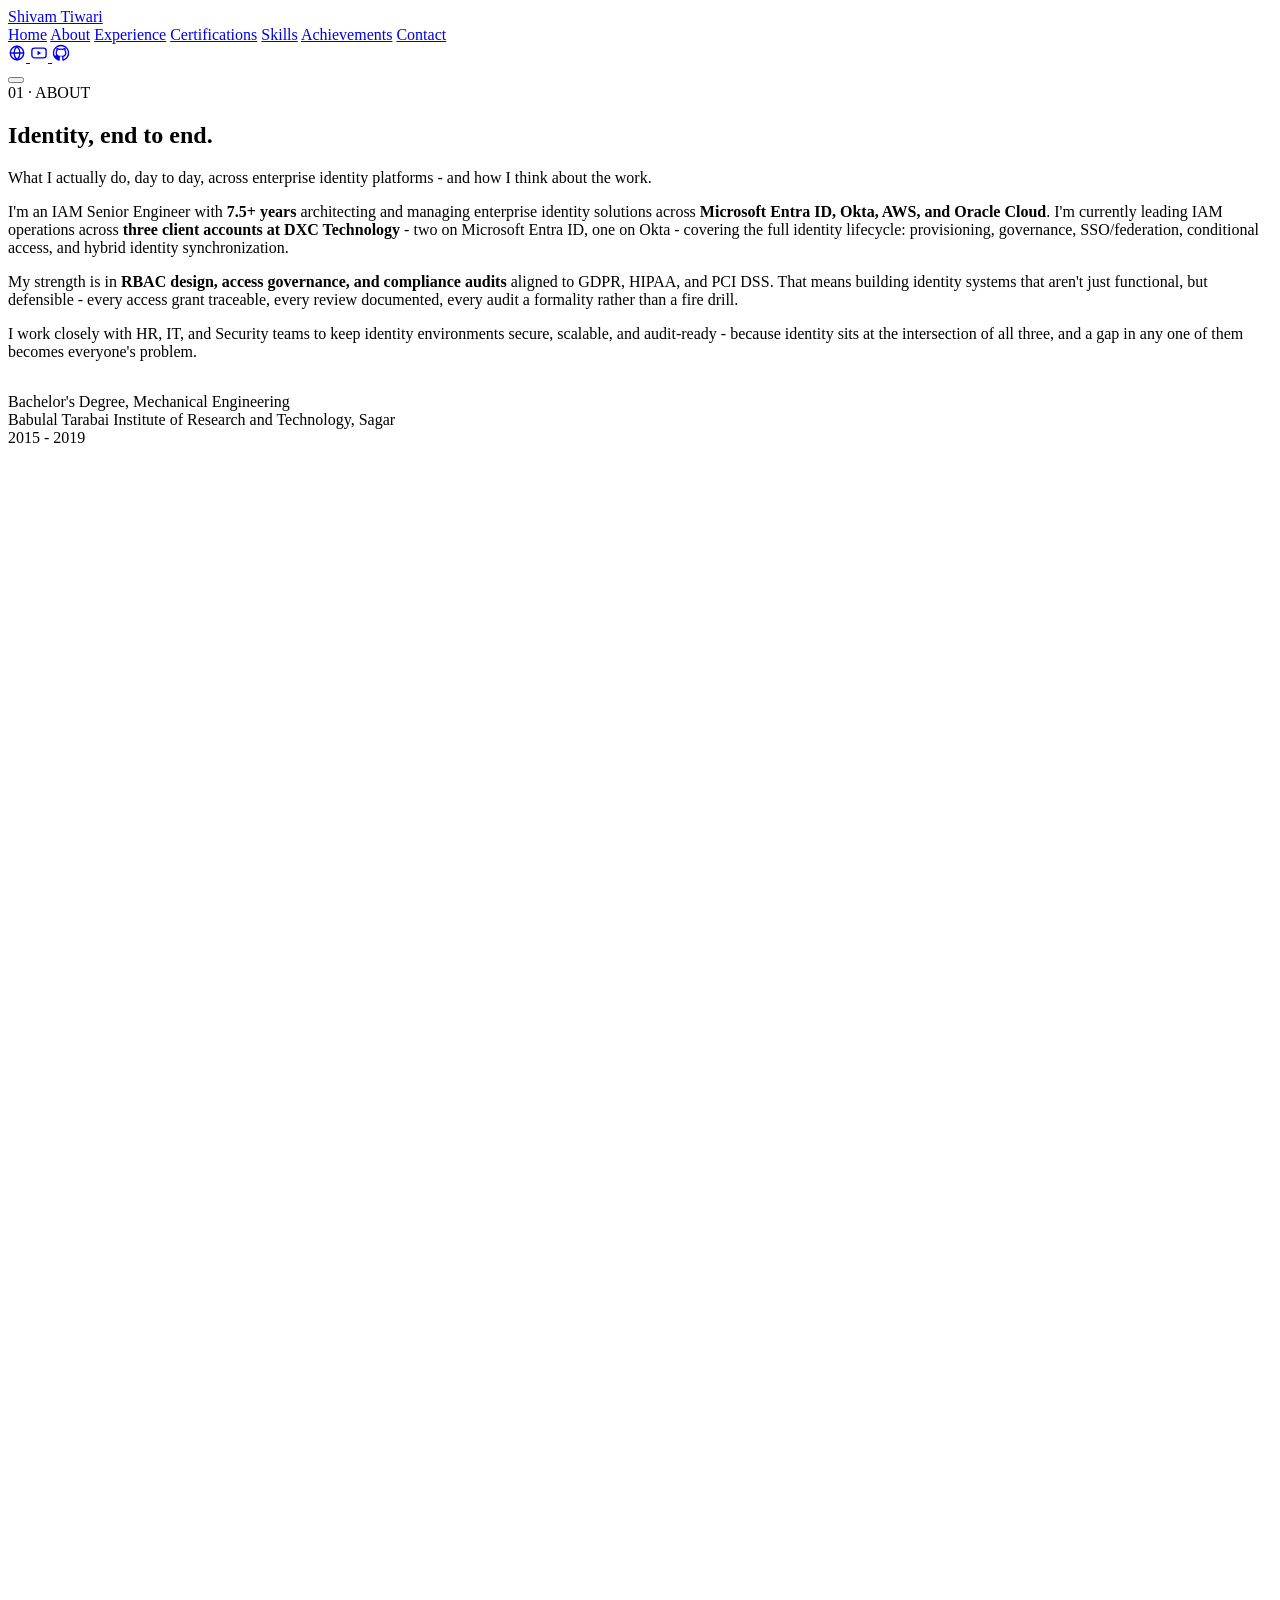
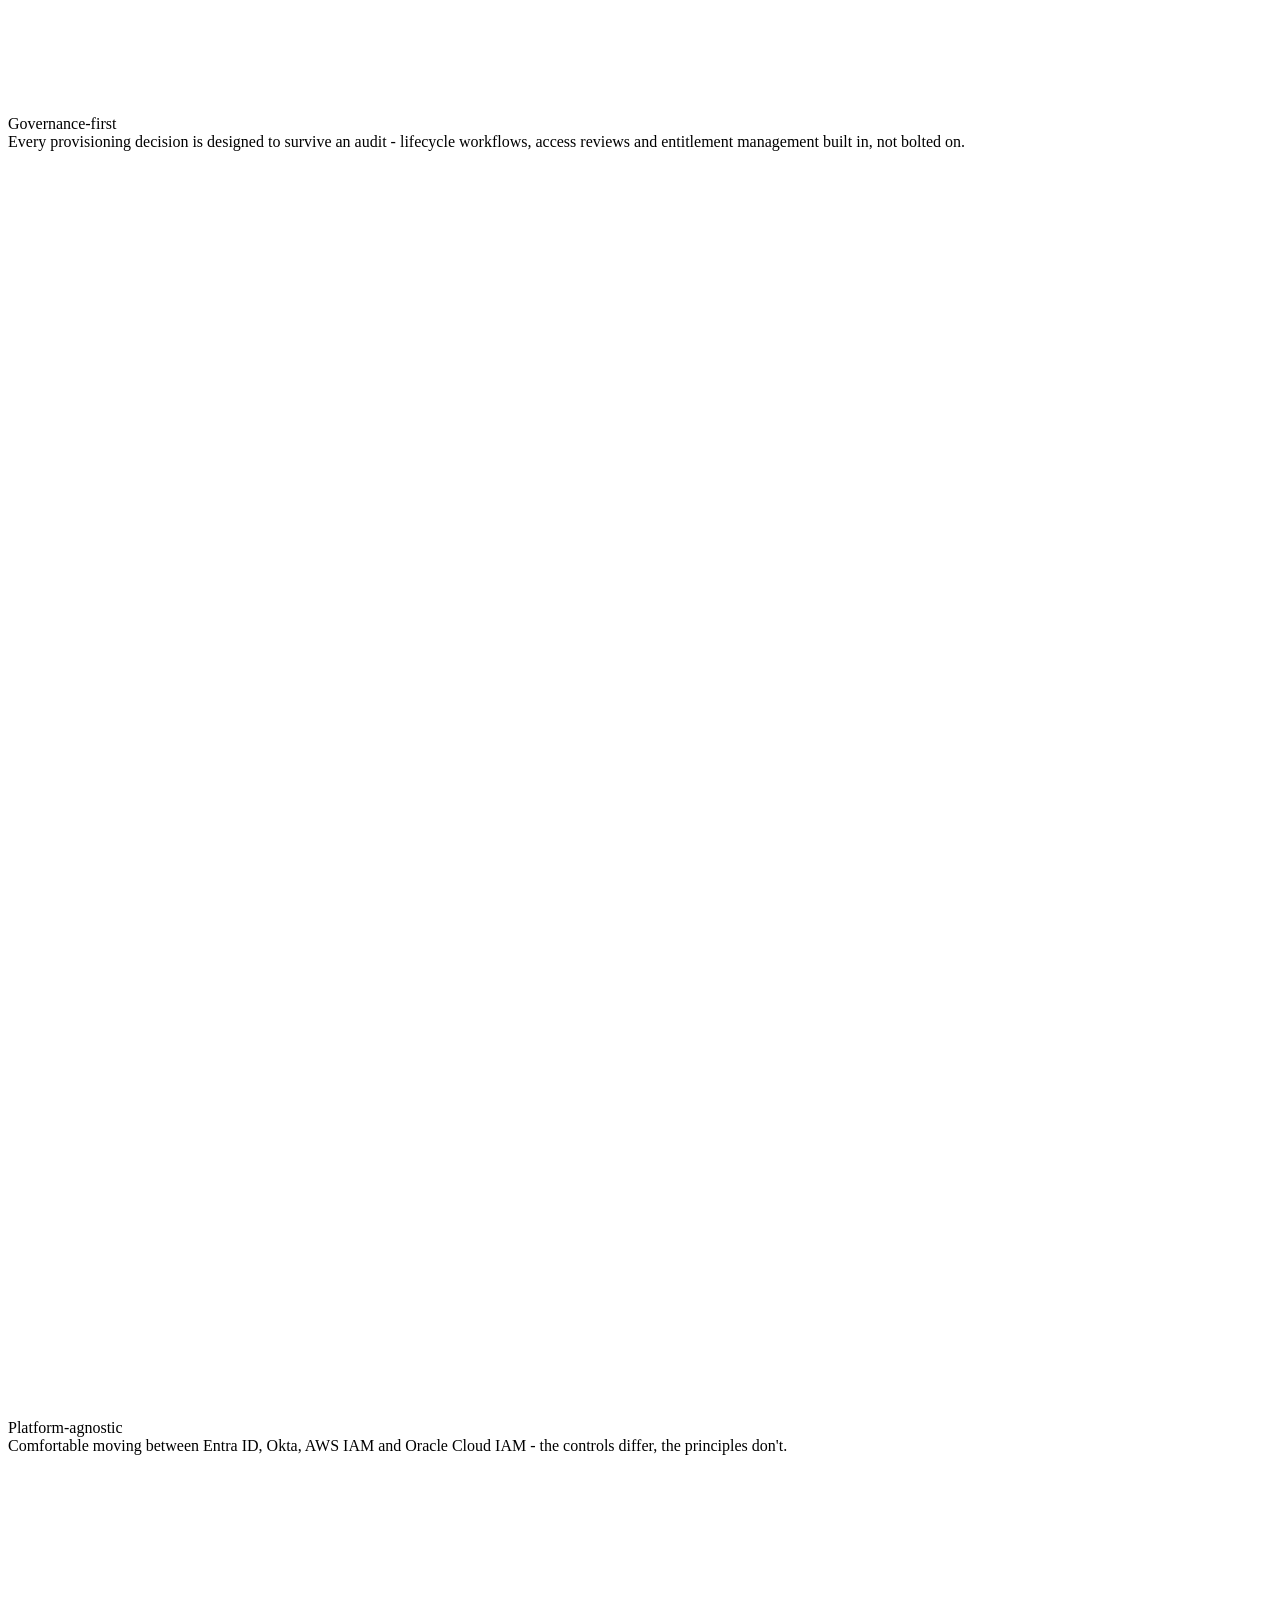
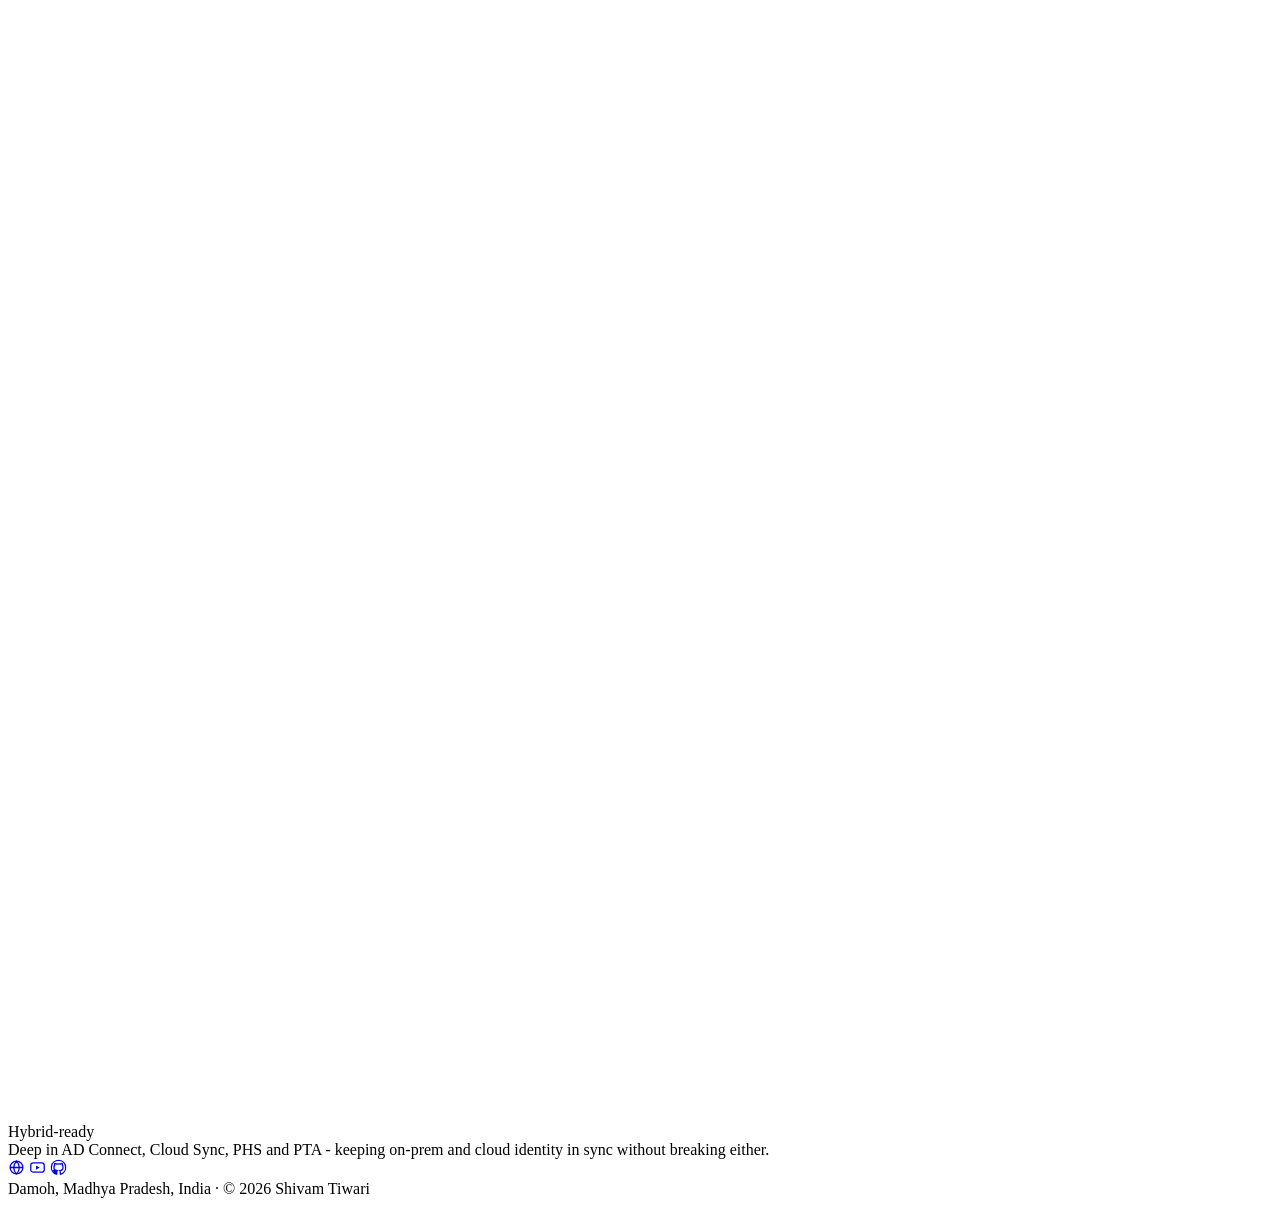
==== about.html @ 20655bf8 "Add files via upload" ====
<!DOCTYPE html>
<html lang="en">
<head>
<meta charset="UTF-8">
<meta name="viewport" content="width=device-width, initial-scale=1.0">
<title>About - Shivam Tiwari</title>
<link rel="stylesheet" href="assets/style.css">
</head>
<body>
<header>
  <nav class="wrap">
    <a href="index.html" class="brand"><span class="dot"></span>Shivam Tiwari</a>
    <div class="navlinks">
      <a href="index.html">Home</a>
      <a href="about.html">About</a>
      <a href="experience.html">Experience</a>
      <a href="certifications.html">Certifications</a>
      <a href="skills.html">Skills</a>
      <a href="achievements.html">Achievements</a>
      <a href="contact.html">Contact</a>
    </div>
    <div class="navright">
      <div class="navicons">
        <a href="https://cloudknowledge.in" target="_blank" rel="noopener" title="Website" aria-label="Website">
          <svg width="18" height="18" viewBox="0 0 24 24" fill="none" stroke="currentColor" stroke-width="1.8"><circle cx="12" cy="12" r="9"/><path d="M3 12h18M12 3c2.5 2.7 4 6 4 9s-1.5 6.3-4 9c-2.5-2.7-4-6-4-9s1.5-6.3 4-9z"/></svg>
        </a>
        <a href="https://youtube.com/@cloud-knowledge" target="_blank" rel="noopener" title="YouTube" aria-label="YouTube">
          <svg width="18" height="18" viewBox="0 0 24 24" fill="none" stroke="currentColor" stroke-width="1.8"><rect x="2.5" y="5.5" width="19" height="13" rx="3.5"/><path d="M10 9l5 3-5 3V9z" fill="currentColor" stroke="none"/></svg>
        </a>
        <a href="https://github.com/Shivi7566/" target="_blank" rel="noopener" title="GitHub" aria-label="GitHub">
          <svg width="18" height="18" viewBox="0 0 24 24" fill="none" stroke="currentColor" stroke-width="1.8"><path d="M12 2a10 10 0 00-3.16 19.5c.5.1.68-.22.68-.48v-1.7c-2.78.6-3.37-1.34-3.37-1.34-.46-1.16-1.11-1.47-1.11-1.47-.9-.62.07-.6.07-.6 1 .07 1.53 1.03 1.53 1.03.9 1.52 2.34 1.08 2.91.83.09-.65.35-1.08.63-1.33-2.22-.25-4.56-1.11-4.56-4.93 0-1.09.39-1.98 1.03-2.68-.1-.25-.45-1.27.1-2.65 0 0 .84-.27 2.75 1.02a9.6 9.6 0 015 0c1.9-1.29 2.75-1.02 2.75-1.02.55 1.38.2 2.4.1 2.65.64.7 1.03 1.59 1.03 2.68 0 3.83-2.34 4.68-4.57 4.92.36.31.68.92.68 1.85v2.75c0 .27.18.58.69.48A10 10 0 0012 2z"/></svg>
        </a>
      </div>
      <button class="menu-btn" aria-label="Toggle menu"><span></span><span></span><span></span></button>
    </div>
  </nav>
</header>
<section class="page-hero">
  <div class="wrap">
    <div class="eyebrow"><span class="line"></span>01 · ABOUT</div>
    <h1>Identity, end to end.</h1>
    <p>What I actually do, day to day, across enterprise identity platforms - and how I think about the work.</p>
  </div>
</section>

<section>
  <div class="wrap">
    <div class="about-grid">
      <div>
        <p class="about-text reveal">I'm an IAM Senior Engineer with <strong>7.5+ years</strong> architecting and managing enterprise identity solutions across <strong>Microsoft Entra ID, Okta, AWS, and Oracle Cloud</strong>. I'm currently leading IAM operations across <strong>three client accounts at DXC Technology</strong> - two on Microsoft Entra ID, one on Okta - covering the full identity lifecycle: provisioning, governance, SSO/federation, conditional access, and hybrid identity synchronization.</p>
        <p class="about-text reveal" style="margin-top:16px;">My strength is in <strong>RBAC design, access governance, and compliance audits</strong> aligned to GDPR, HIPAA, and PCI DSS. That means building identity systems that aren't just functional, but defensible - every access grant traceable, every review documented, every audit a formality rather than a fire drill.</p>
        <p class="about-text reveal" style="margin-top:16px;">I work closely with HR, IT, and Security teams to keep identity environments secure, scalable, and audit-ready - because identity sits at the intersection of all three, and a gap in any one of them becomes everyone's problem.</p>

        <div style="margin-top:32px;">
          <div class="edu-card reveal">
            <div class="deg">Bachelor's Degree, Mechanical Engineering</div>
            <div class="sch">Babulal Tarabai Institute of Research and Technology, Sagar</div>
            <div class="yr mono">2015 - 2019</div>
          </div>
        </div>
      </div>

      <div>
        <div class="pillar reveal">
          <div class="t"><svg viewBox="0 0 24 24" fill="none" stroke-width="1.8"><rect x="4" y="10" width="16" height="10" rx="2"/><path d="M8 10V7a4 4 0 018 0v3"/></svg>Governance-first</div>
          <div class="d">Every provisioning decision is designed to survive an audit - lifecycle workflows, access reviews and entitlement management built in, not bolted on.</div>
        </div>
        <div class="pillar reveal">
          <div class="t"><svg viewBox="0 0 24 24" fill="none" stroke-width="1.8"><path d="M12 3l8 4v5c0 5-3.5 8.5-8 9-4.5-.5-8-4-8-9V7l8-4z"/></svg>Platform-agnostic</div>
          <div class="d">Comfortable moving between Entra ID, Okta, AWS IAM and Oracle Cloud IAM - the controls differ, the principles don't.</div>
        </div>
        <div class="pillar reveal">
          <div class="t"><svg viewBox="0 0 24 24" fill="none" stroke-width="1.8"><circle cx="12" cy="12" r="3"/><path d="M12 1v4M12 19v4M4.2 4.2l2.9 2.9M16.9 16.9l2.9 2.9M1 12h4M19 12h4M4.2 19.8l2.9-2.9M16.9 7.1l2.9-2.9"/></svg>Hybrid-ready</div>
          <div class="d">Deep in AD Connect, Cloud Sync, PHS and PTA - keeping on-prem and cloud identity in sync without breaking either.</div>
        </div>
      </div>
    </div>
  </div>
</section>
<footer class="mini">
  <div class="wrap">
    <div class="mini-links">
      <a href="https://cloudknowledge.in" target="_blank" rel="noopener" aria-label="Website"><svg width="17" height="17" viewBox="0 0 24 24" fill="none" stroke="currentColor" stroke-width="1.8"><circle cx="12" cy="12" r="9"/><path d="M3 12h18M12 3c2.5 2.7 4 6 4 9s-1.5 6.3-4 9c-2.5-2.7-4-6-4-9s1.5-6.3 4-9z"/></svg></a>
      <a href="https://youtube.com/@cloud-knowledge" target="_blank" rel="noopener" aria-label="YouTube"><svg width="17" height="17" viewBox="0 0 24 24" fill="none" stroke="currentColor" stroke-width="1.8"><rect x="2.5" y="5.5" width="19" height="13" rx="3.5"/><path d="M10 9l5 3-5 3V9z" fill="currentColor" stroke="none"/></svg></a>
      <a href="https://github.com/Shivi7566/" target="_blank" rel="noopener" aria-label="GitHub"><svg width="17" height="17" viewBox="0 0 24 24" fill="none" stroke="currentColor" stroke-width="1.8"><path d="M12 2a10 10 0 00-3.16 19.5c.5.1.68-.22.68-.48v-1.7c-2.78.6-3.37-1.34-3.37-1.34-.46-1.16-1.11-1.47-1.11-1.47-.9-.62.07-.6.07-.6 1 .07 1.53 1.03 1.53 1.03.9 1.52 2.34 1.08 2.91.83.09-.65.35-1.08.63-1.33-2.22-.25-4.56-1.11-4.56-4.93 0-1.09.39-1.98 1.03-2.68-.1-.25-.45-1.27.1-2.65 0 0 .84-.27 2.75 1.02a9.6 9.6 0 015 0c1.9-1.29 2.75-1.02 2.75-1.02.55 1.38.2 2.4.1 2.65.64.7 1.03 1.59 1.03 2.68 0 3.83-2.34 4.68-4.57 4.92.36.31.68.92.68 1.85v2.75c0 .27.18.58.69.48A10 10 0 0012 2z"/></svg></a>
    </div>
    <div class="foot-meta">Damoh, Madhya Pradesh, India · © 2026 Shivam Tiwari</div>
  </div>
</footer>
<script src="assets/script.js"></script>
</body>
</html>
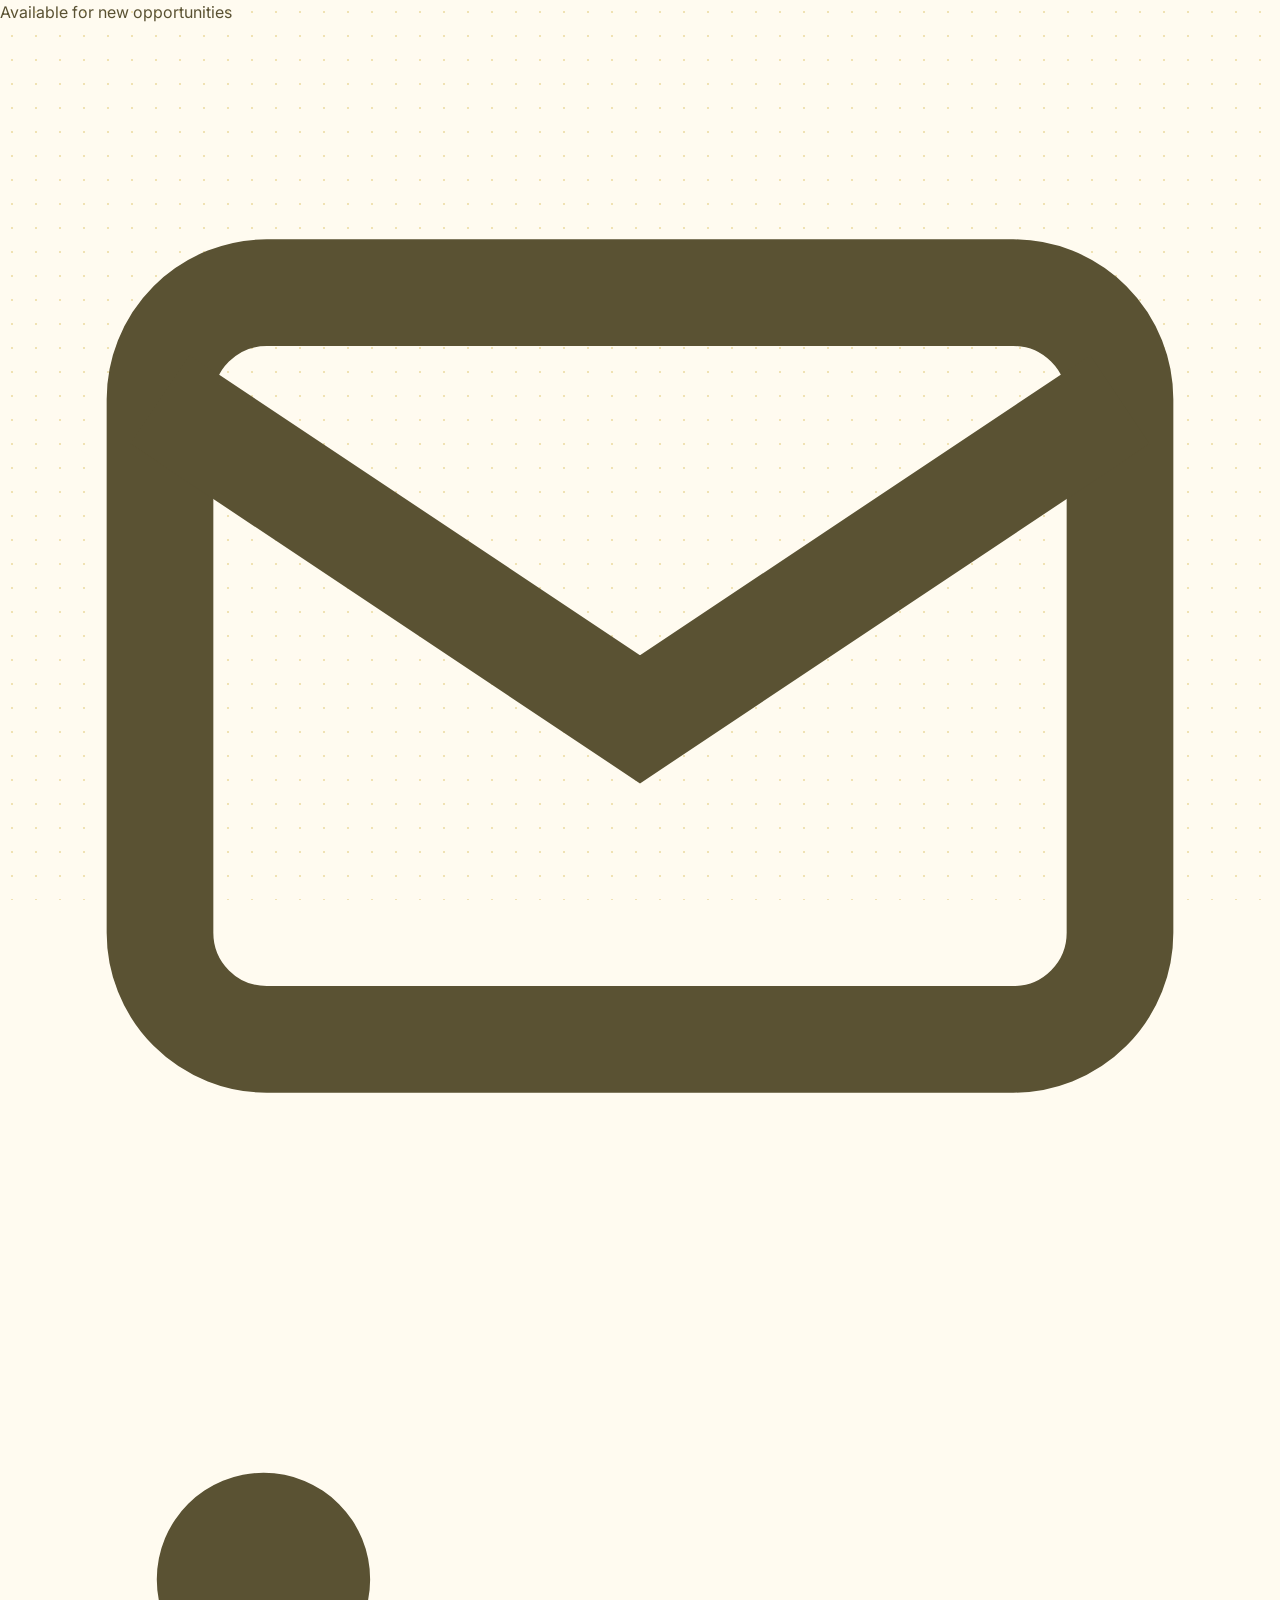
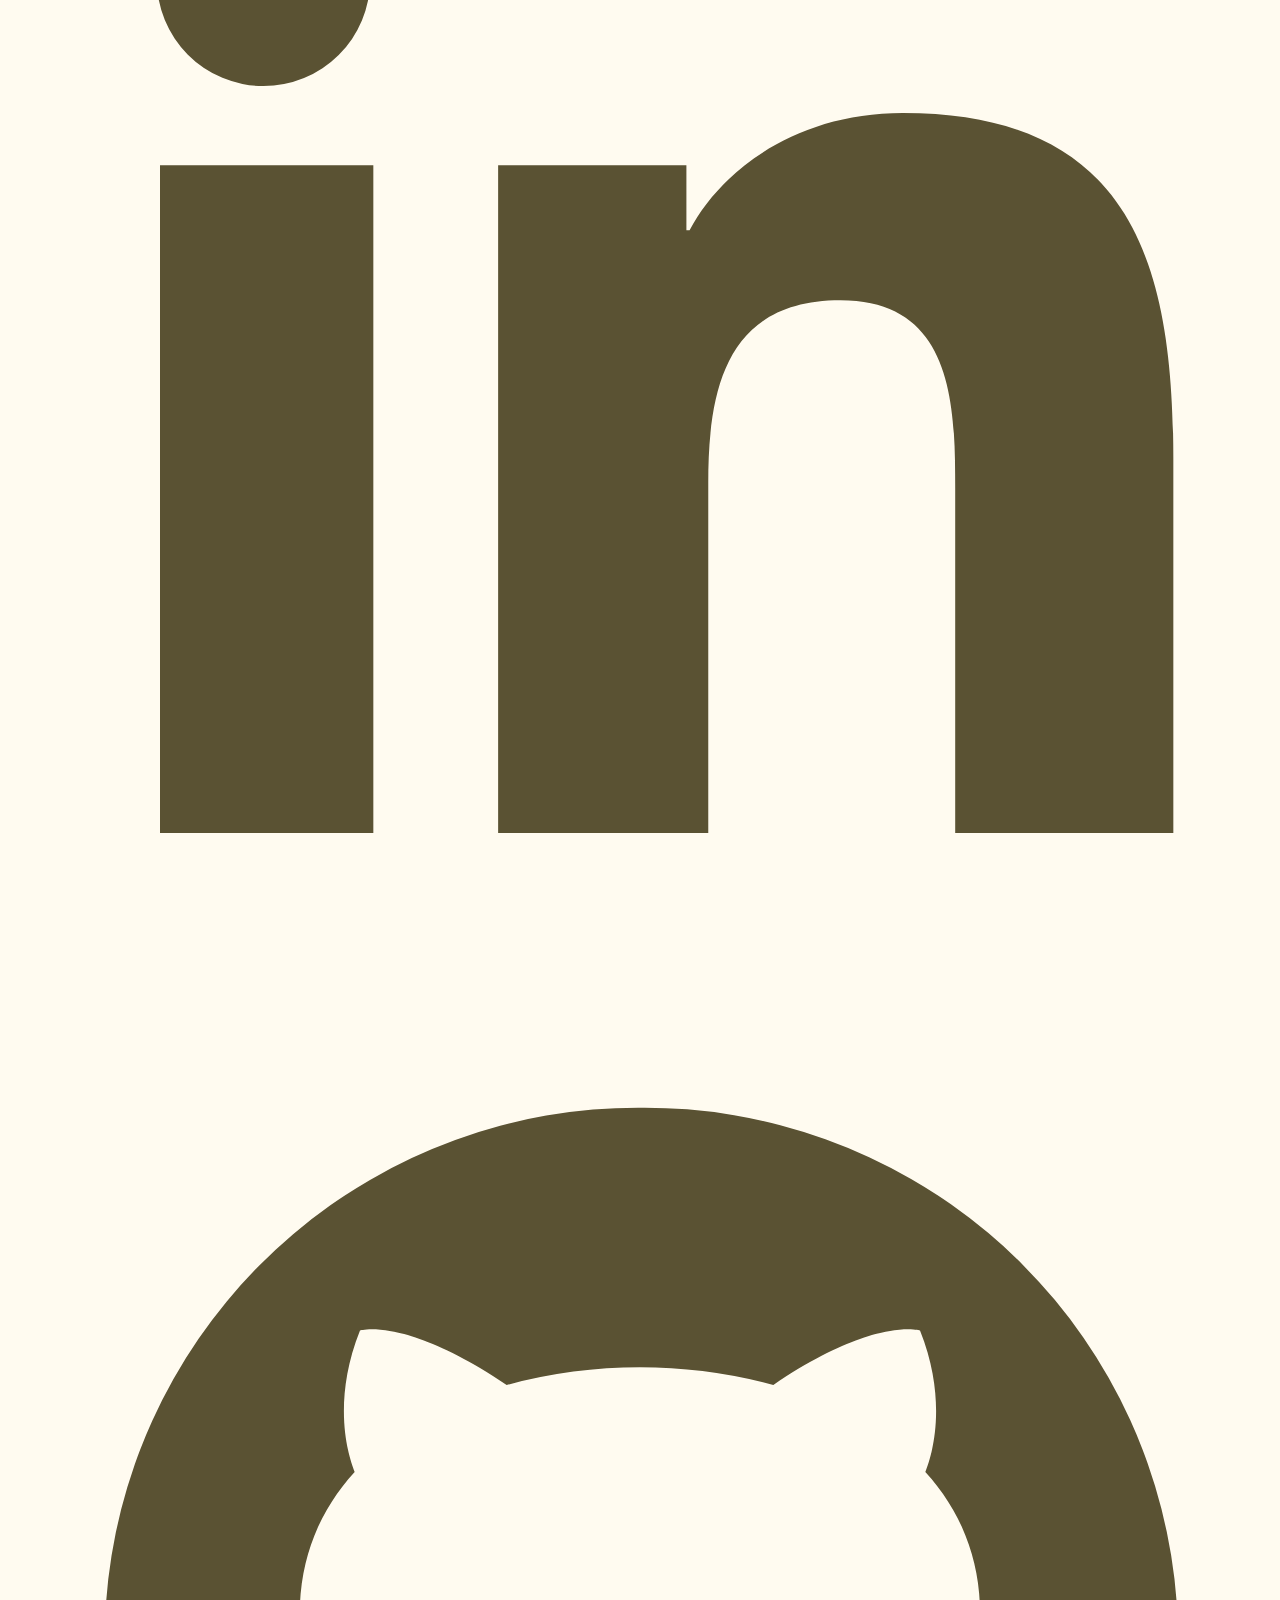
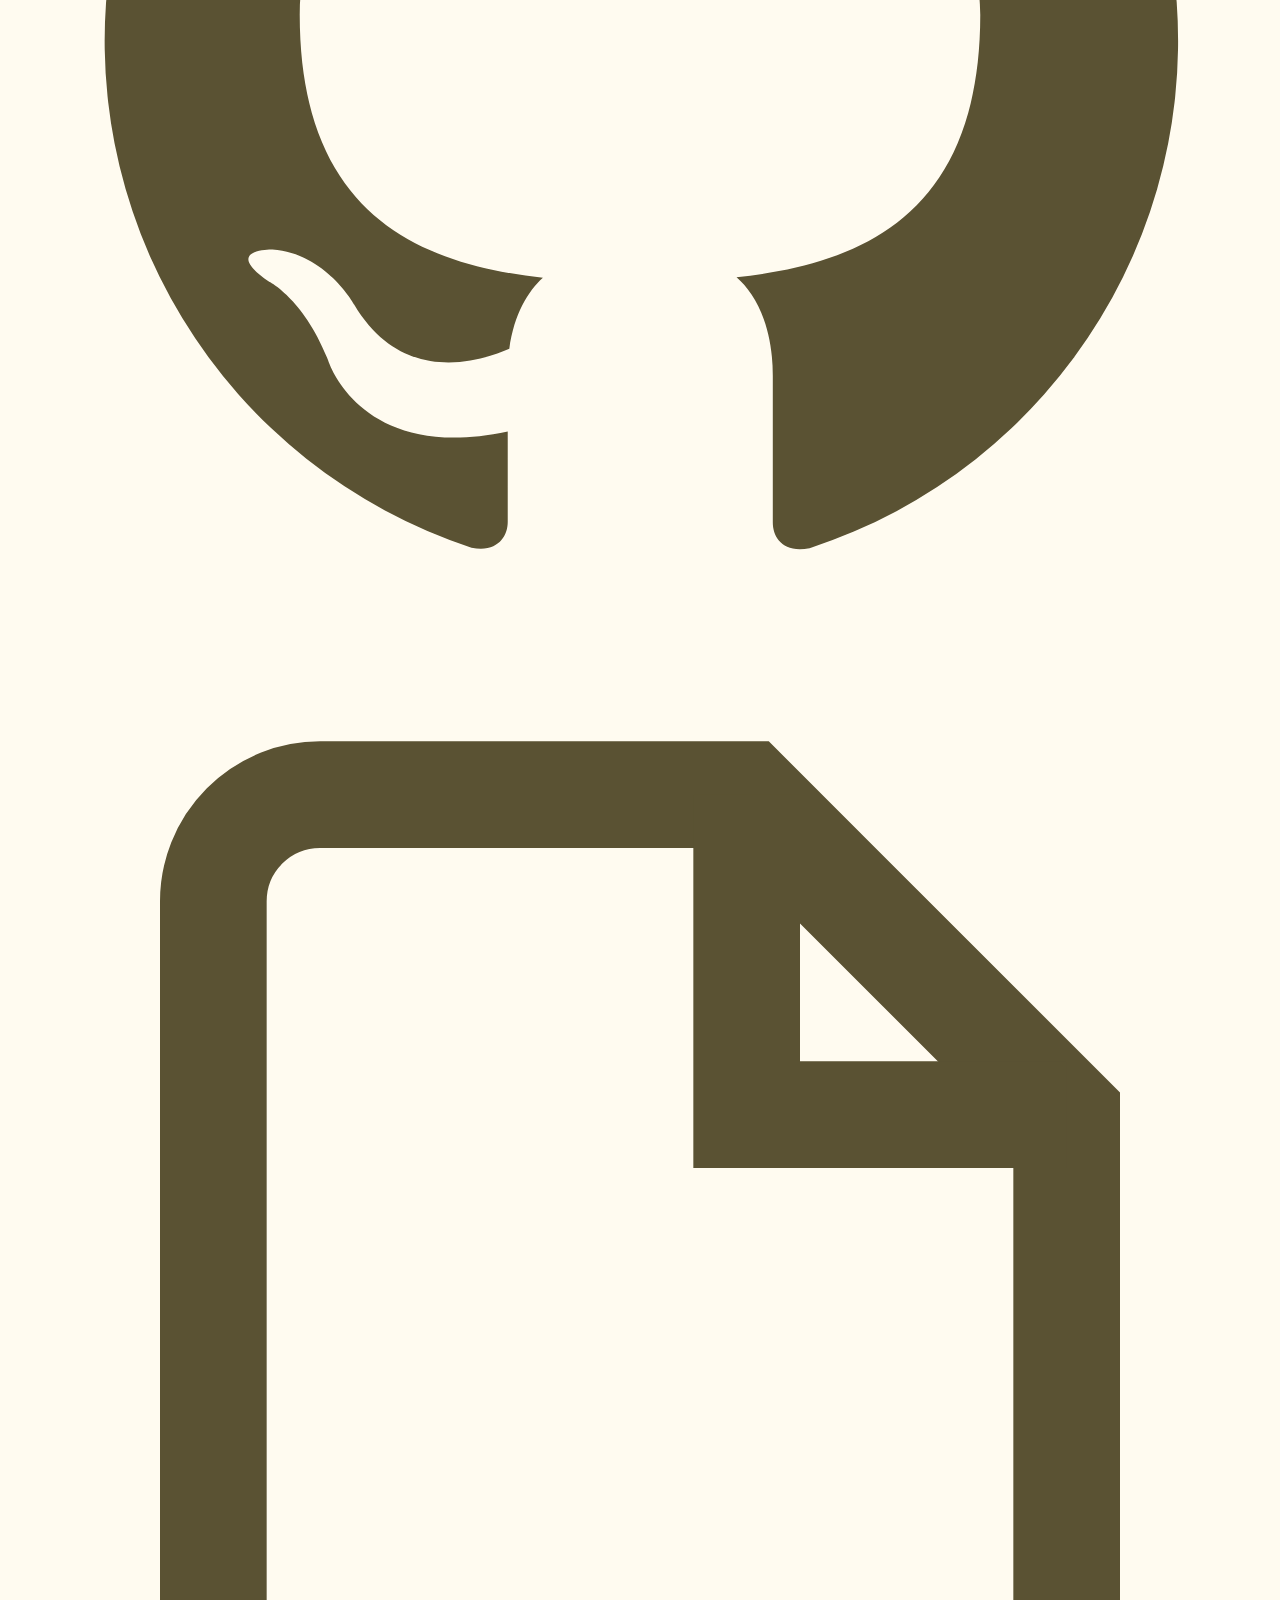
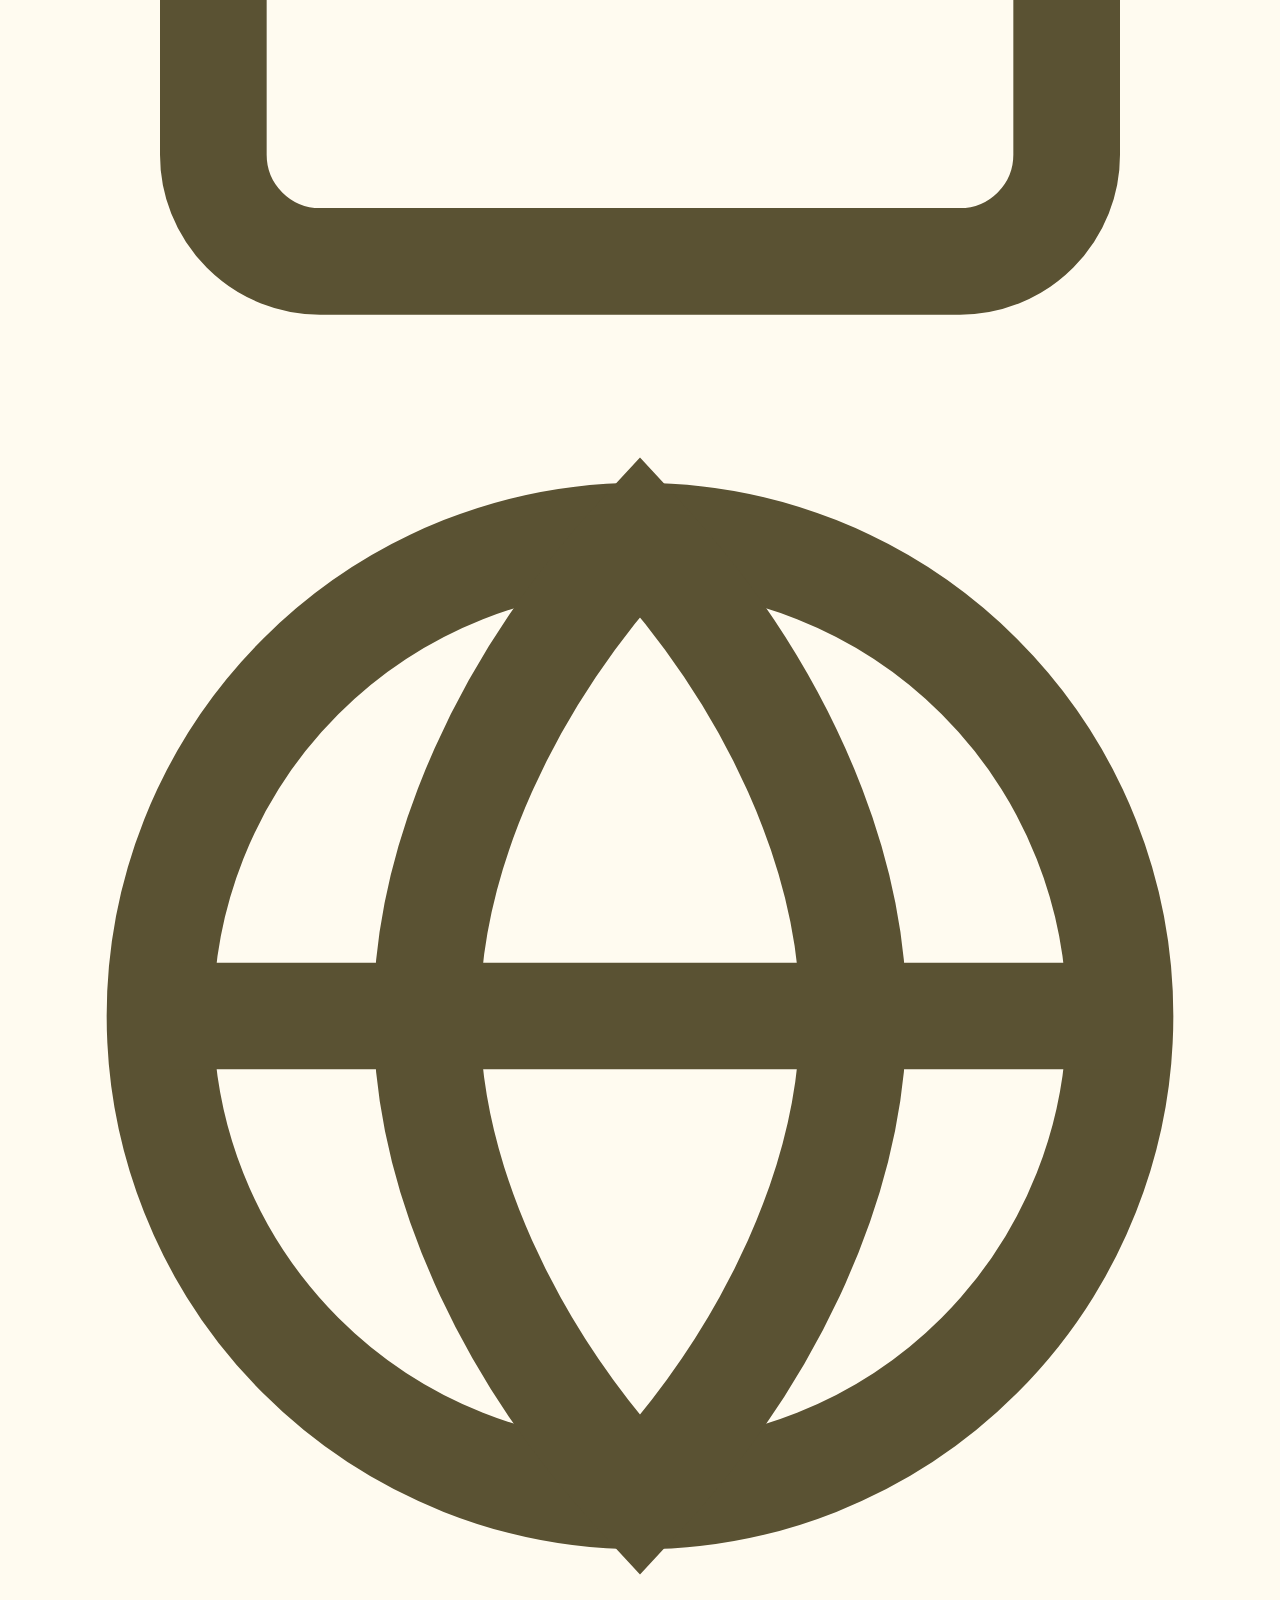
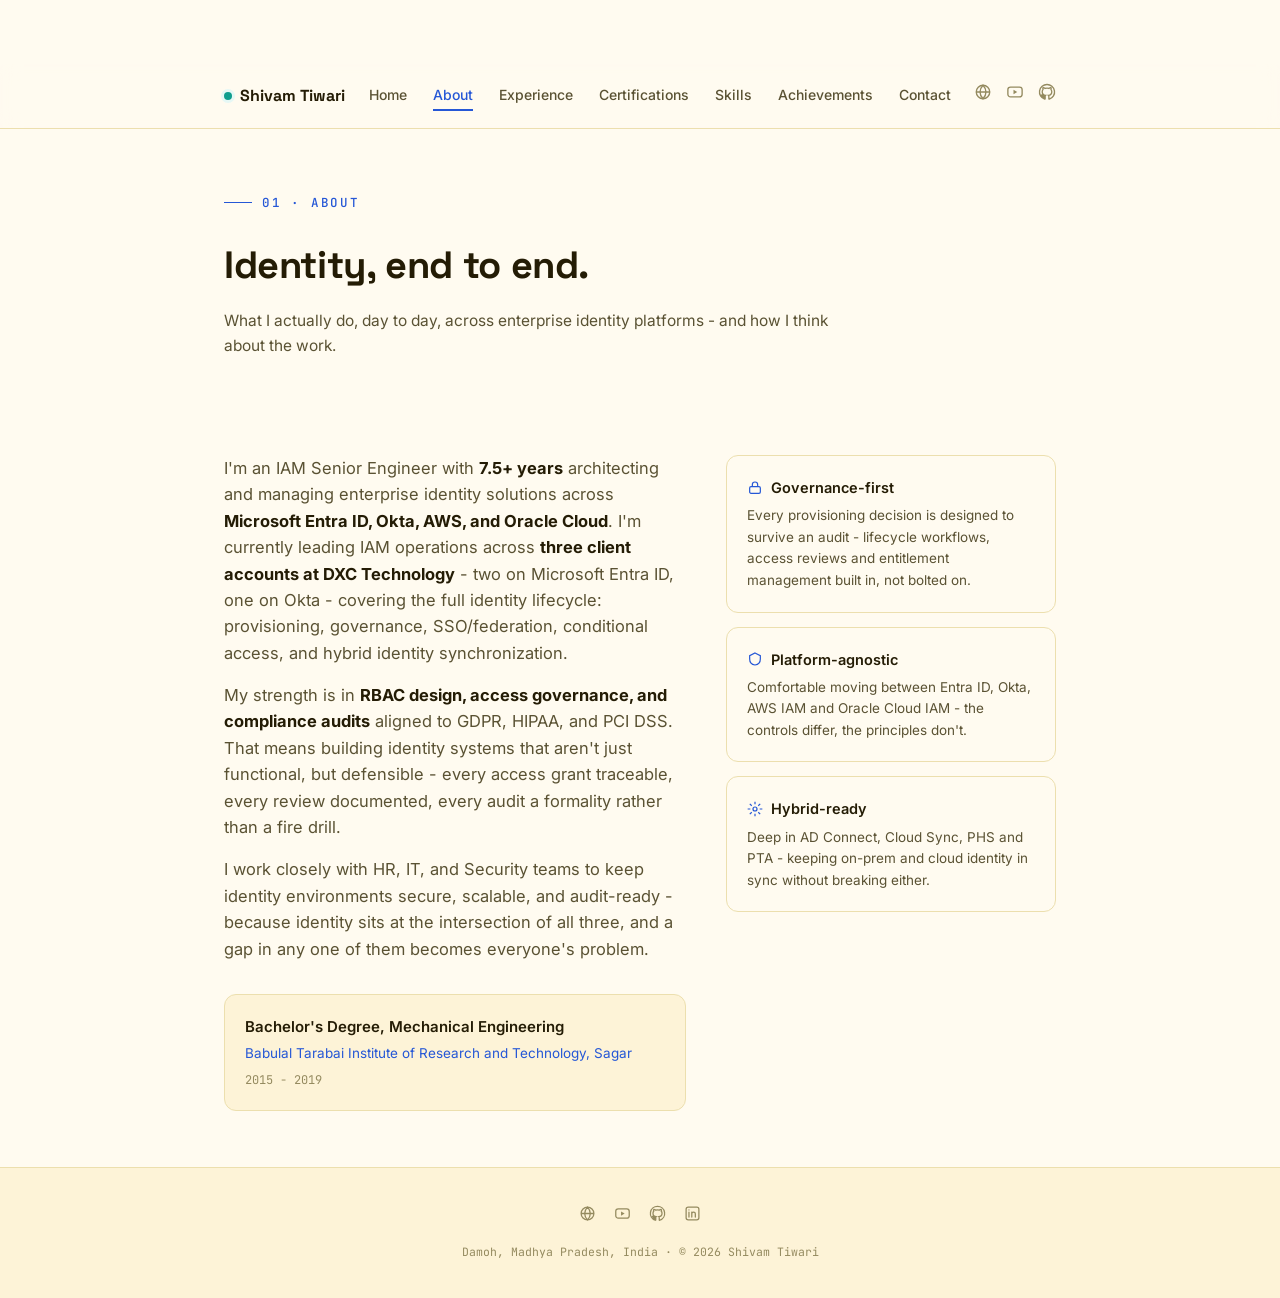
==== commit d42d58da: "Update about.html" ====
--- a/about.html
+++ b/about.html
@@ -7,6 +7,14 @@
 <link rel="stylesheet" href="assets/style.css">
 </head>
 <body>
+<div class="side-badge"><span class="pulse"></span>Available for new opportunities</div>
+<div class="side-icons">
+  <a href="mailto:shivam782872@gmail.com" class="ic-mail" title="Email" aria-label="Email"><svg viewBox="0 0 24 24" fill="none" stroke="currentColor" stroke-width="2"><rect x="3" y="5" width="18" height="14" rx="2"/><path d="M3 7l9 6 9-6"/></svg></a>
+  <a href="https://www.linkedin.com/in/shivamtiwari78" target="_blank" rel="noopener" class="ic-linkedin" title="LinkedIn" aria-label="LinkedIn"><svg viewBox="0 0 24 24" fill="currentColor" stroke="none"><path d="M6.94 5a2 2 0 11-4-.01 2 2 0 014 .01zM7 8.48H3V21h4V8.48zM13.32 8.48H9.34V21h3.94v-6.57c0-1.74.33-3.42 2.48-3.42 2.12 0 2.15 1.98 2.15 3.53V21H22v-7.02c0-3.66-.79-6.48-5.07-6.48-2.06 0-3.44 1.13-4 2.2h-.06V8.48z"/></svg></a>
+  <a href="https://github.com/Shivi7566/" target="_blank" rel="noopener" class="ic-github" title="GitHub" aria-label="GitHub"><svg viewBox="0 0 24 24" fill="currentColor" stroke="none"><path d="M12 2a10 10 0 00-3.16 19.5c.5.1.68-.22.68-.48v-1.7c-2.78.6-3.37-1.34-3.37-1.34-.46-1.16-1.11-1.47-1.11-1.47-.9-.62.07-.6.07-.6 1 .07 1.53 1.03 1.53 1.03.9 1.52 2.34 1.08 2.91.83.09-.65.35-1.08.63-1.33-2.22-.25-4.56-1.11-4.56-4.93 0-1.09.39-1.98 1.03-2.68-.1-.25-.45-1.27.1-2.65 0 0 .84-.27 2.75 1.02a9.6 9.6 0 015 0c1.9-1.29 2.75-1.02 2.75-1.02.55 1.38.2 2.4.1 2.65.64.7 1.03 1.59 1.03 2.68 0 3.83-2.34 4.68-4.57 4.92.36.31.68.92.68 1.85v2.75c0 .27.18.58.69.48A10 10 0 0012 2z"/></svg></a>
+  <a href="resume.pdf" target="_blank" rel="noopener" class="ic-resume" title="Resume" aria-label="Resume"><svg viewBox="0 0 24 24" fill="none" stroke="currentColor" stroke-width="2"><path d="M14 2H6a2 2 0 00-2 2v16a2 2 0 002 2h12a2 2 0 002-2V8z"/><path d="M14 2v6h6"/></svg></a>
+  <a href="https://cloudknowledge.in" target="_blank" rel="noopener" class="ic-site" title="Website" aria-label="Website"><svg viewBox="0 0 24 24" fill="none" stroke="currentColor" stroke-width="2"><circle cx="12" cy="12" r="9"/><path d="M3 12h18M12 3c2.5 2.7 4 6 4 9s-1.5 6.3-4 9c-2.5-2.7-4-6-4-9s1.5-6.3 4-9z"/></svg></a>
+</div>
 <header>
   <nav class="wrap">
     <a href="index.html" class="brand"><span class="dot"></span>Shivam Tiwari</a>
@@ -83,6 +91,7 @@
       <a href="https://cloudknowledge.in" target="_blank" rel="noopener" aria-label="Website"><svg width="17" height="17" viewBox="0 0 24 24" fill="none" stroke="currentColor" stroke-width="1.8"><circle cx="12" cy="12" r="9"/><path d="M3 12h18M12 3c2.5 2.7 4 6 4 9s-1.5 6.3-4 9c-2.5-2.7-4-6-4-9s1.5-6.3 4-9z"/></svg></a>
       <a href="https://youtube.com/@cloud-knowledge" target="_blank" rel="noopener" aria-label="YouTube"><svg width="17" height="17" viewBox="0 0 24 24" fill="none" stroke="currentColor" stroke-width="1.8"><rect x="2.5" y="5.5" width="19" height="13" rx="3.5"/><path d="M10 9l5 3-5 3V9z" fill="currentColor" stroke="none"/></svg></a>
       <a href="https://github.com/Shivi7566/" target="_blank" rel="noopener" aria-label="GitHub"><svg width="17" height="17" viewBox="0 0 24 24" fill="none" stroke="currentColor" stroke-width="1.8"><path d="M12 2a10 10 0 00-3.16 19.5c.5.1.68-.22.68-.48v-1.7c-2.78.6-3.37-1.34-3.37-1.34-.46-1.16-1.11-1.47-1.11-1.47-.9-.62.07-.6.07-.6 1 .07 1.53 1.03 1.53 1.03.9 1.52 2.34 1.08 2.91.83.09-.65.35-1.08.63-1.33-2.22-.25-4.56-1.11-4.56-4.93 0-1.09.39-1.98 1.03-2.68-.1-.25-.45-1.27.1-2.65 0 0 .84-.27 2.75 1.02a9.6 9.6 0 015 0c1.9-1.29 2.75-1.02 2.75-1.02.55 1.38.2 2.4.1 2.65.64.7 1.03 1.59 1.03 2.68 0 3.83-2.34 4.68-4.57 4.92.36.31.68.92.68 1.85v2.75c0 .27.18.58.69.48A10 10 0 0012 2z"/></svg></a>
+      <a href="https://www.linkedin.com/in/shivamtiwari78" target="_blank" rel="noopener" aria-label="LinkedIn"><svg width="17" height="17" viewBox="0 0 24 24" fill="none" stroke="currentColor" stroke-width="1.8"><rect x="3" y="3" width="18" height="18" rx="3"/><path d="M7 10v7M7 7v.01M11 17v-4.5a2.5 2.5 0 015 0V17M11 10v7" stroke-linecap="round"/></svg></a>
     </div>
     <div class="foot-meta">Damoh, Madhya Pradesh, India · © 2026 Shivam Tiwari</div>
   </div>
--- a/assets/style.css
+++ b/assets/style.css
@@ -0,0 +1,240 @@
+@import url('https://fonts.googleapis.com/css2?family=Space+Grotesk:wght@500;600;700&family=Inter:wght@400;500;600&family=JetBrains+Mono:wght@400;500&display=swap');
+
+:root{
+  --bg:#fffbf0;
+  --bg-alt:#fdf3d7;
+  --bg-dot:#f0e2b3;
+  --ink:#241c05;
+  --body:#5a5233;
+  --muted:#948a5f;
+  --line:#ecdfae;
+  --blue:#2557d6;
+  --blue-tint:#eaf0fd;
+  --teal:#0f9e8e;
+  --teal-tint:#e6f8f5;
+}
+*{margin:0;padding:0;box-sizing:border-box;}
+html{scroll-behavior:smooth;}
+body{
+  background-color:var(--bg);
+  background-image:
+    radial-gradient(circle, var(--bg-dot) 1px, transparent 1px);
+  background-size:24px 24px;
+  background-attachment:fixed;
+  color:var(--body);
+  font-family:'Inter',sans-serif;
+  font-size:16px;
+  line-height:1.6;
+  -webkit-font-smoothing:antialiased;
+  min-height:100vh;
+}
+h1,h2,h3{font-family:'Space Grotesk',sans-serif;color:var(--ink);letter-spacing:-0.01em;}
+.mono{font-family:'JetBrains Mono',monospace;}
+.wrap{max-width:880px;margin:0 auto;padding:0 24px;}
+a{color:inherit;text-decoration:none;}
+ul{list-style:none;}
+
+/* ---- NAV ---- */
+header{
+  position:sticky;top:0;z-index:50;
+  background:rgba(255,251,240,0.82);
+  backdrop-filter:blur(10px);
+  border-bottom:1px solid var(--line);
+}
+nav.wrap{display:flex;align-items:center;justify-content:space-between;height:64px;position:relative;}
+.brand{font-family:'Space Grotesk',sans-serif;font-weight:700;font-size:16px;color:var(--ink);display:flex;align-items:center;gap:8px;}
+.brand .dot{width:8px;height:8px;border-radius:50%;background:var(--teal);box-shadow:0 0 0 3px var(--teal-tint);}
+.navlinks{display:flex;gap:26px;font-size:14px;font-weight:500;}
+.navlinks a{color:var(--body);position:relative;padding:4px 0;transition:color .2s;}
+.navlinks a:hover, .navlinks a.active{color:var(--blue);}
+.navlinks a::after{content:'';position:absolute;left:0;bottom:0;height:2px;width:0;background:var(--blue);transition:width .25s ease;}
+.navlinks a:hover::after, .navlinks a.active::after{width:100%;}
+.navicons{display:flex;gap:14px;align-items:center;}
+.navicons a{color:var(--muted);transition:color .2s, transform .2s;}
+.navicons a:hover{color:var(--blue);transform:translateY(-2px);}
+.navright{display:flex;align-items:center;gap:20px;}
+.menu-btn{display:none;flex-direction:column;gap:5px;background:none;border:none;cursor:pointer;padding:6px;}
+.menu-btn span{width:20px;height:1.6px;background:var(--ink);display:block;}
+@media(max-width:760px){
+  .navlinks{
+    position:absolute;top:64px;left:0;right:0;background:var(--bg);border-bottom:1px solid var(--line);
+    flex-direction:column;gap:0;max-height:0;overflow:hidden;transition:max-height .3s ease;
+  }
+  .navlinks.open{max-height:340px;}
+  .navlinks a{padding:14px 24px;width:100%;}
+  .navlinks a::after{display:none;}
+  .menu-btn{display:flex;}
+}
+
+/* ---- HERO (home) ---- */
+.hero{padding:104px 0 88px;position:relative;overflow:hidden;}
+.hero::before{
+  content:'';position:absolute;top:-120px;right:-140px;width:440px;height:440px;
+  background:radial-gradient(circle, var(--blue-tint) 0%, transparent 70%);z-index:0;
+}
+.hero::after{
+  content:'';position:absolute;bottom:-160px;left:-140px;width:420px;height:420px;
+  background:radial-gradient(circle, var(--teal-tint) 0%, transparent 70%);z-index:0;
+}
+.hero .wrap{position:relative;z-index:1;}
+.eyebrow{
+  font-family:'JetBrains Mono',monospace;font-size:12.5px;letter-spacing:.14em;
+  color:var(--blue);text-transform:uppercase;font-weight:500;
+  display:flex;align-items:center;gap:10px;margin-bottom:22px;
+  opacity:0;animation:fadeUp .6s ease forwards;
+}
+.eyebrow .line{width:28px;height:1px;background:var(--blue);}
+
+.badge{
+  width:44px;height:44px;border-radius:10px;border:1.5px solid var(--line);
+  display:inline-flex;align-items:center;justify-content:center;position:relative;overflow:hidden;
+  background:var(--bg-alt);margin-bottom:24px;
+  opacity:0;animation:fadeUp .6s ease .05s forwards;
+}
+.badge svg{width:20px;height:20px;stroke:var(--blue);position:relative;z-index:2;}
+.badge::after{
+  content:'';position:absolute;left:0;top:-100%;width:100%;height:60%;
+  background:linear-gradient(180deg, transparent, rgba(37,87,214,.35), transparent);
+  animation:scan 2.4s ease-in-out infinite;
+}
+@keyframes scan{0%{top:-60%;}60%{top:110%;}100%{top:110%;}}
+
+h1.name{font-size:50px;font-weight:700;line-height:1.05;opacity:0;animation:fadeUp .7s ease .12s forwards;}
+.role{font-size:19px;font-weight:500;color:var(--blue);margin-top:10px;opacity:0;animation:fadeUp .7s ease .2s forwards;}
+.tagline{max-width:580px;margin-top:18px;font-size:16px;color:var(--body);opacity:0;animation:fadeUp .7s ease .28s forwards;}
+.status{
+  margin-top:20px;font-family:'JetBrains Mono',monospace;font-size:12.5px;color:var(--teal);
+  display:flex;align-items:center;gap:8px;font-weight:500;
+  opacity:0;animation:fadeUp .7s ease .36s forwards;
+}
+.status .check{width:14px;height:14px;border-radius:50%;background:var(--teal-tint);display:inline-flex;align-items:center;justify-content:center;}
+.status .check::after{content:'';width:6px;height:3.5px;border-left:1.5px solid var(--teal);border-bottom:1.5px solid var(--teal);transform:rotate(-45deg) translateY(-1px);}
+.cta-row{display:flex;flex-wrap:wrap;gap:14px;margin-top:32px;opacity:0;animation:fadeUp .7s ease .44s forwards;}
+.btn{padding:12px 22px;border-radius:8px;font-size:14px;font-weight:600;transition:transform .2s, box-shadow .2s;display:inline-flex;align-items:center;gap:8px;}
+.btn-primary{background:var(--ink);color:#fff;}
+.btn-primary:hover{transform:translateY(-2px);box-shadow:0 8px 20px rgba(11,18,32,.18);}
+.btn-ghost{border:1.5px solid var(--line);color:var(--ink);background:var(--bg);}
+.btn-ghost:hover{border-color:var(--blue);color:var(--blue);transform:translateY(-2px);}
+
+.stat-row{display:flex;flex-wrap:wrap;gap:0;margin-top:56px;border-top:1px solid var(--line);padding-top:28px;opacity:0;animation:fadeUp .7s ease .5s forwards;}
+.stat{padding-right:36px;margin-right:36px;border-right:1px solid var(--line);}
+.stat:last-child{border-right:none;}
+.stat .n{font-family:'Space Grotesk',sans-serif;font-size:26px;font-weight:700;color:var(--ink);}
+.stat .l{font-size:12.5px;color:var(--muted);margin-top:2px;}
+
+@keyframes fadeUp{from{opacity:0;transform:translateY(14px);}to{opacity:1;transform:translateY(0);}}
+
+/* ---- PAGE HERO (sub-pages) ---- */
+.page-hero{padding:64px 0 40px;position:relative;}
+.page-hero .eyebrow{opacity:1;animation:none;}
+.page-hero h1{font-size:38px;opacity:1;animation:none;}
+.page-hero p{margin-top:14px;max-width:620px;color:var(--body);font-size:15.5px;}
+
+/* ---- SECTION GENERIC ---- */
+section{padding:56px 0;}
+.section-border{border-top:1px solid var(--line);}
+.section-head{display:flex;align-items:baseline;gap:14px;margin-bottom:32px;}
+.section-head .num{font-family:'JetBrains Mono',monospace;font-size:12px;color:var(--muted);}
+.section-head h2{font-size:24px;}
+.reveal{opacity:0;transform:translateY(18px);transition:opacity .6s ease, transform .6s ease;}
+.reveal.visible{opacity:1;transform:translateY(0);}
+
+/* about */
+.about-text{font-size:16.5px;max-width:700px;}
+.about-text strong{color:var(--ink);}
+.about-grid{display:grid;grid-template-columns:1.4fr 1fr;gap:40px;}
+@media(max-width:700px){.about-grid{grid-template-columns:1fr;}}
+.pillar{border:1px solid var(--line);border-radius:12px;padding:20px;background:var(--bg);transition:transform .2s, border-color .2s;margin-bottom:14px;}
+.pillar:hover{transform:translateY(-3px);border-color:var(--blue);}
+.pillar .t{font-weight:600;color:var(--ink);font-size:14.5px;display:flex;align-items:center;gap:8px;}
+.pillar .t svg{width:16px;height:16px;stroke:var(--blue);}
+.pillar .d{font-size:13.5px;margin-top:6px;color:var(--body);}
+.edu-card{border:1px solid var(--line);border-radius:12px;padding:20px;background:var(--bg-alt);}
+.edu-card .deg{font-weight:600;color:var(--ink);font-size:15px;}
+.edu-card .sch{font-size:13.5px;color:var(--blue);margin-top:4px;}
+.edu-card .yr{font-family:'JetBrains Mono',monospace;font-size:12px;color:var(--muted);margin-top:6px;}
+
+/* experience */
+.role-block{margin-bottom:44px;}
+.role-block:last-child{margin-bottom:0;}
+.role-top{display:flex;flex-wrap:wrap;justify-content:space-between;gap:8px 16px;align-items:baseline;border-bottom:1px solid var(--line);padding-bottom:12px;margin-bottom:16px;}
+.role-top .rt-left{display:flex;align-items:center;gap:10px;}
+.role-dot{width:10px;height:10px;border-radius:50%;border:2px solid var(--blue);background:var(--bg);flex:none;}
+.role-block.current .role-dot{background:var(--blue);box-shadow:0 0 0 4px var(--blue-tint);}
+.rt-role{font-weight:600;color:var(--ink);font-size:17px;}
+.rt-company{color:var(--blue);font-weight:500;font-size:14.5px;}
+.rt-date{font-family:'JetBrains Mono',monospace;font-size:12.5px;color:var(--muted);white-space:nowrap;}
+.rt-summary{font-size:14px;color:var(--body);margin-bottom:14px;}
+.subgroup-label{
+  font-family:'JetBrains Mono',monospace;font-size:11.5px;letter-spacing:.08em;text-transform:uppercase;
+  color:var(--teal);font-weight:600;margin:16px 0 8px;
+}
+.bullets li{position:relative;padding-left:20px;font-size:14.5px;margin-bottom:9px;color:var(--body);}
+.bullets li::before{content:'';position:absolute;left:0;top:8px;width:6px;height:6px;border-radius:50%;background:var(--blue-tint);border:1.5px solid var(--blue);}
+
+/* certifications */
+.cert-grid{display:grid;grid-template-columns:repeat(2,1fr);gap:14px;}
+@media(max-width:600px){.cert-grid{grid-template-columns:1fr;}}
+.cert{
+  border:1px solid var(--line);border-radius:12px;padding:20px;
+  display:flex;gap:14px;align-items:flex-start;transition:border-color .2s, transform .2s, box-shadow .2s;
+  background:var(--bg);
+}
+.cert:hover{border-color:var(--blue);transform:translateY(-3px);box-shadow:0 10px 24px rgba(37,87,214,.08);}
+.cert .ic{width:34px;height:34px;border-radius:8px;background:var(--teal-tint);display:flex;align-items:center;justify-content:center;flex:none;}
+.cert .ic svg{width:16px;height:16px;stroke:var(--teal);}
+.cert .t{font-weight:600;color:var(--ink);font-size:14.5px;}
+.cert .s{font-size:12px;color:var(--muted);margin-top:2px;font-family:'JetBrains Mono',monospace;}
+.cert .desc{font-size:13px;color:var(--body);margin-top:8px;}
+
+/* skills */
+.skill-group{margin-bottom:26px;border:1px solid var(--line);border-radius:12px;padding:20px;background:var(--bg);transition:border-color .2s;}
+.skill-group:hover{border-color:var(--blue);}
+.skill-group:last-child{margin-bottom:0;}
+.skill-cat{font-size:12.5px;text-transform:uppercase;letter-spacing:.08em;color:var(--muted);font-weight:600;margin-bottom:12px;display:flex;align-items:center;gap:8px;}
+.skill-cat .idx{font-family:'JetBrains Mono',monospace;color:var(--blue);}
+.pills{display:flex;flex-wrap:wrap;gap:8px;}
+.pill{
+  font-family:'JetBrains Mono',monospace;font-size:12.5px;padding:6px 12px;border-radius:999px;
+  background:var(--bg-alt);border:1px solid var(--line);color:var(--body);
+  transition:background .2s, color .2s, border-color .2s;
+}
+.pill:hover{background:var(--ink);color:#fff;border-color:var(--ink);}
+
+/* achievements */
+.ach-grid{display:grid;grid-template-columns:1fr 1fr;gap:18px;}
+@media(max-width:600px){.ach-grid{grid-template-columns:1fr;}}
+.ach{border:1px solid var(--line);border-radius:14px;padding:26px;position:relative;overflow:hidden;transition:transform .2s, box-shadow .2s;background:var(--bg);}
+.ach:hover{transform:translateY(-4px);box-shadow:0 12px 28px rgba(11,18,32,.07);}
+.ach .yr{font-family:'JetBrains Mono',monospace;font-size:12px;color:var(--teal);font-weight:600;}
+.ach .h{font-weight:600;color:var(--ink);margin-top:10px;font-size:16px;}
+.ach .d{font-size:14px;margin-top:8px;color:var(--body);}
+.ach .tag{display:inline-block;margin-top:12px;font-family:'JetBrains Mono',monospace;font-size:11px;color:var(--blue);background:var(--blue-tint);padding:4px 10px;border-radius:999px;}
+
+/* contact / footer */
+footer{padding:64px 0 40px;text-align:center;border-top:1px solid var(--line);background:var(--bg-alt);}
+footer.mini{padding:36px 0;}
+footer h2{font-size:26px;margin-bottom:12px;}
+footer p.lead{max-width:440px;margin:0 auto 28px;color:var(--body);}
+.contact-links{display:flex;justify-content:center;flex-wrap:wrap;gap:12px;margin-bottom:36px;}
+.clink{
+  display:flex;align-items:center;gap:9px;padding:11px 18px;border-radius:8px;
+  background:var(--bg);border:1px solid var(--line);font-size:13.5px;font-weight:500;color:var(--ink);
+  transition:transform .2s, border-color .2s, color .2s;
+}
+.clink:hover{transform:translateY(-2px);border-color:var(--blue);color:var(--blue);}
+.clink svg{width:15px;height:15px;stroke:currentColor;}
+.foot-meta{font-family:'JetBrains Mono',monospace;font-size:11.5px;color:var(--muted);}
+.mini-links{display:flex;justify-content:center;gap:18px;margin-bottom:14px;}
+.mini-links a{color:var(--muted);transition:color .2s;}
+.mini-links a:hover{color:var(--blue);}
+
+@media(prefers-reduced-motion: reduce){
+  *{animation:none !important;transition:none !important;}
+  .reveal{opacity:1;transform:none;}
+}
+@media(max-width:600px){
+  h1.name{font-size:34px;}
+  .hero{padding:60px 0 48px;}
+  .page-hero h1{font-size:30px;}
+}
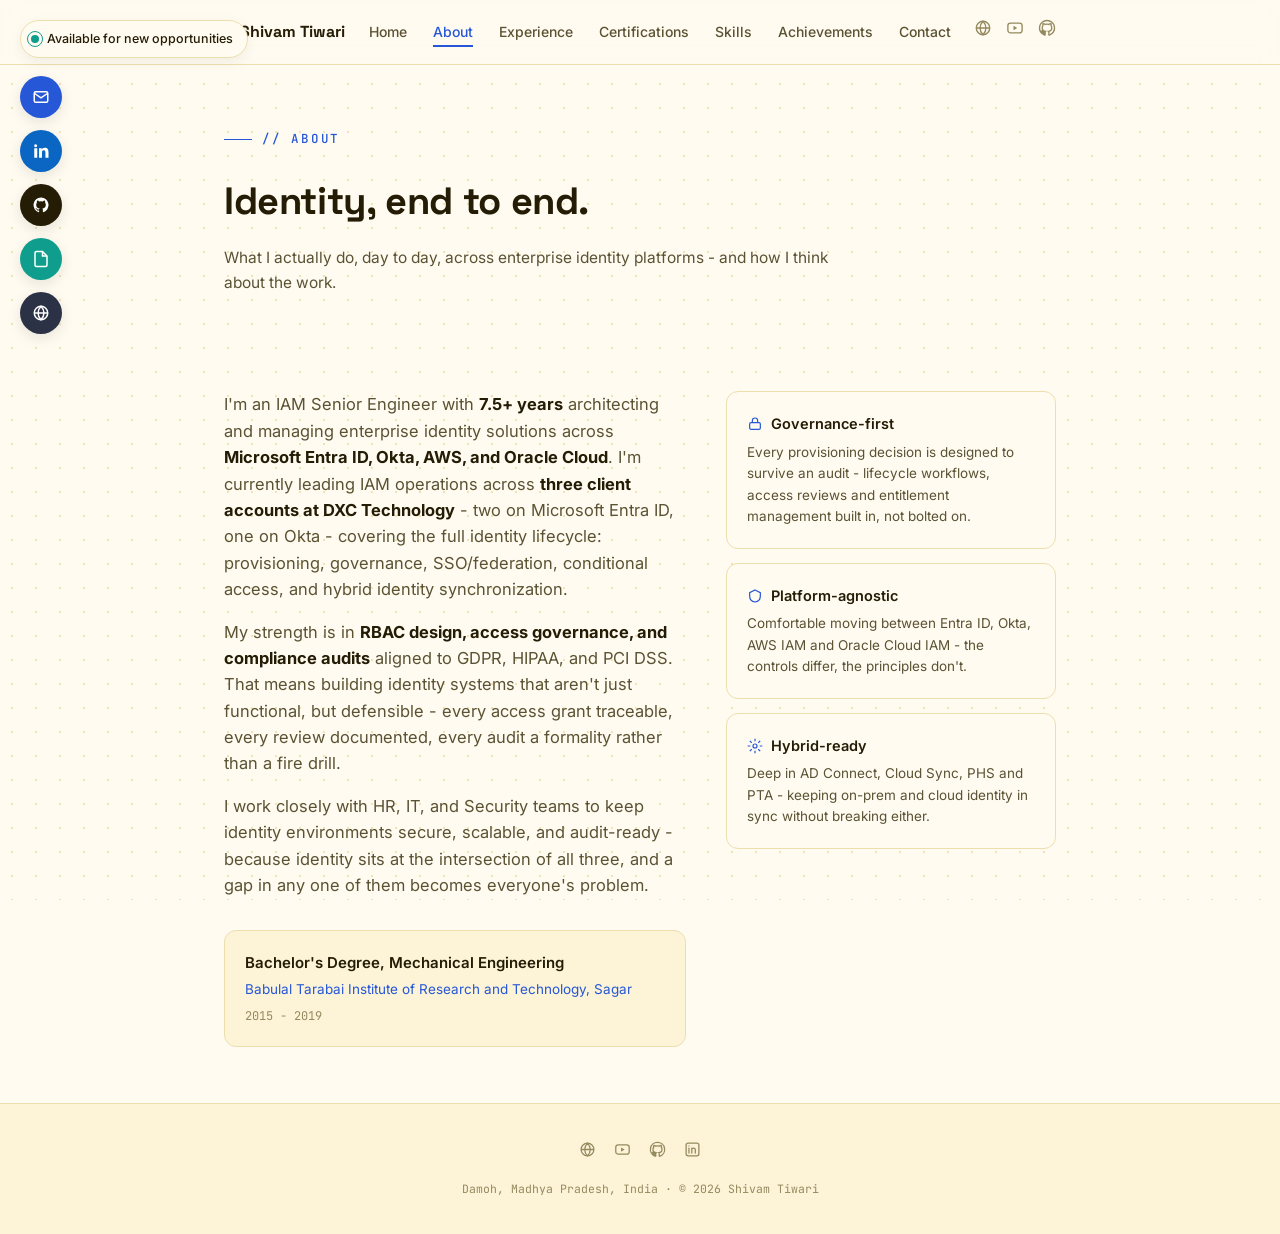
==== commit 33e02d52: "Update about.html" ====
--- a/about.html
+++ b/about.html
@@ -45,7 +45,7 @@
 </header>
 <section class="page-hero">
   <div class="wrap">
-    <div class="eyebrow"><span class="line"></span>01 · ABOUT</div>
+    <div class="eyebrow"><span class="line"></span>// ABOUT</div>
     <h1>Identity, end to end.</h1>
     <p>What I actually do, day to day, across enterprise identity platforms - and how I think about the work.</p>
   </div>
--- a/assets/style.css
+++ b/assets/style.css
@@ -77,6 +77,35 @@
   background:radial-gradient(circle, var(--teal-tint) 0%, transparent 70%);z-index:0;
 }
 .hero .wrap{position:relative;z-index:1;}
+.hero-grid{display:grid;grid-template-columns:1.15fr 0.85fr;gap:48px;align-items:center;}
+@media(max-width:820px){
+  .hero-grid{grid-template-columns:1fr;gap:36px;}
+  .hero-photo{order:-1;}
+}
+.hero-photo{position:relative;display:flex;justify-content:center;}
+.photo-frame{
+  position:relative;width:100%;max-width:300px;aspect-ratio:1/1;
+  border-radius:20px;overflow:hidden;
+  box-shadow:0 24px 54px rgba(11,18,32,.14);
+  opacity:0;animation:fadeUp .7s ease .18s forwards;
+}
+.photo-frame img{width:100%;height:100%;object-fit:cover;display:block;}
+.photo-frame::after{
+  content:'';position:absolute;inset:0;border-radius:20px;
+  box-shadow:inset 0 0 0 1px rgba(11,18,32,.06);
+}
+.corner{position:absolute;width:22px;height:22px;border:2px solid var(--blue);opacity:.9;}
+.corner.tl{top:-9px;left:-9px;border-right:none;border-bottom:none;border-radius:6px 0 0 0;}
+.corner.tr{top:-9px;right:-9px;border-left:none;border-bottom:none;border-radius:0 6px 0 0;}
+.corner.bl{bottom:-9px;left:-9px;border-right:none;border-top:none;border-radius:0 0 0 6px;}
+.corner.br{bottom:-9px;right:-9px;border-left:none;border-top:none;border-radius:0 0 6px 0;}
+.photo-tag{
+  position:absolute;left:50%;bottom:-16px;transform:translateX(-50%);
+  background:var(--ink);color:#fff;font-family:'JetBrains Mono',monospace;font-size:11px;font-weight:500;
+  padding:6px 14px;border-radius:999px;white-space:nowrap;box-shadow:0 8px 18px rgba(11,18,32,.2);
+  display:flex;align-items:center;gap:6px;
+}
+.photo-tag .d{width:6px;height:6px;border-radius:50%;background:var(--teal);}
 .eyebrow{
   font-family:'JetBrains Mono',monospace;font-size:12.5px;letter-spacing:.14em;
   color:var(--blue);text-transform:uppercase;font-weight:500;
@@ -176,16 +205,42 @@
 .cert-grid{display:grid;grid-template-columns:repeat(2,1fr);gap:14px;}
 @media(max-width:600px){.cert-grid{grid-template-columns:1fr;}}
 .cert{
-  border:1px solid var(--line);border-radius:12px;padding:20px;
-  display:flex;gap:14px;align-items:flex-start;transition:border-color .2s, transform .2s, box-shadow .2s;
-  background:var(--bg);
+  border:1px solid var(--line);border-radius:14px;padding:22px;
+  transition:border-color .2s, transform .2s, box-shadow .2s;
+  background:var(--bg);position:relative;
 }
 .cert:hover{border-color:var(--blue);transform:translateY(-3px);box-shadow:0 10px 24px rgba(37,87,214,.08);}
-.cert .ic{width:34px;height:34px;border-radius:8px;background:var(--teal-tint);display:flex;align-items:center;justify-content:center;flex:none;}
-.cert .ic svg{width:16px;height:16px;stroke:var(--teal);}
-.cert .t{font-weight:600;color:var(--ink);font-size:14.5px;}
-.cert .s{font-size:12px;color:var(--muted);margin-top:2px;font-family:'JetBrains Mono',monospace;}
-.cert .desc{font-size:13px;color:var(--body);margin-top:8px;}
+.cert .medal{
+  width:44px;height:44px;border-radius:50%;
+  background:linear-gradient(160deg,#fff2cf,#ffe3a8);
+  border:1px solid #f4d685;
+  display:flex;align-items:center;justify-content:center;margin-bottom:14px;
+}
+.cert .medal svg{width:20px;height:20px;stroke:#b9791a;}
+.cert .t{font-weight:600;color:var(--ink);font-size:15px;line-height:1.35;}
+.cert .meta{font-size:12.5px;color:var(--muted);margin-top:8px;font-family:'JetBrains Mono',monospace;}
+.cert .meta .issuer{color:var(--body);font-weight:500;}
+.cert .desc{font-size:13px;color:var(--body);margin-top:10px;}
+
+/* contact CTAs */
+.contact-cta{display:flex;justify-content:center;flex-wrap:wrap;gap:14px;margin-bottom:24px;}
+.cta-btn{
+  padding:14px 30px;border-radius:10px;font-size:14px;font-weight:700;letter-spacing:.03em;text-transform:uppercase;
+  display:inline-flex;align-items:center;gap:10px;transition:transform .2s, box-shadow .2s, background .2s;
+}
+.cta-btn svg{width:16px;height:16px;}
+.cta-fill{background:var(--blue);color:#fff;}
+.cta-fill:hover{transform:translateY(-2px);box-shadow:0 10px 22px rgba(37,87,214,.28);}
+.cta-outline{border:1.5px solid var(--blue);color:var(--blue);background:var(--bg);}
+.cta-outline:hover{transform:translateY(-2px);background:var(--blue-tint);}
+.icon-row{display:flex;justify-content:center;gap:12px;margin-bottom:32px;}
+.icon-row a{
+  width:40px;height:40px;border-radius:50%;border:1.5px solid var(--line);background:var(--bg);
+  display:flex;align-items:center;justify-content:center;color:var(--muted);
+  transition:border-color .2s, color .2s, transform .2s;
+}
+.icon-row a svg{width:17px;height:17px;stroke:currentColor;}
+.icon-row a:hover{border-color:var(--blue);color:var(--blue);transform:translateY(-2px);}
 
 /* skills */
 .skill-group{margin-bottom:26px;border:1px solid var(--line);border-radius:12px;padding:20px;background:var(--bg);transition:border-color .2s;}
@@ -229,6 +284,44 @@
 .mini-links a{color:var(--muted);transition:color .2s;}
 .mini-links a:hover{color:var(--blue);}
 
+/* ---- SIDE RAIL ---- */
+.side-badge{
+  position:fixed;top:20px;left:20px;z-index:60;
+  display:flex;align-items:center;gap:8px;
+  background:var(--bg);border:1px solid var(--line);border-radius:999px;
+  padding:8px 14px 8px 10px;font-size:12.5px;font-weight:500;color:var(--ink);
+  box-shadow:0 4px 14px rgba(11,18,32,.06);
+}
+.side-badge .pulse{
+  width:8px;height:8px;border-radius:50%;background:var(--teal);position:relative;flex:none;
+}
+.side-badge .pulse::after{
+  content:'';position:absolute;inset:-4px;border-radius:50%;border:1.5px solid var(--teal);
+  animation:pulse 1.8s ease-out infinite;
+}
+@keyframes pulse{0%{transform:scale(.6);opacity:.8;}100%{transform:scale(1.8);opacity:0;}}
+
+.side-icons{
+  position:fixed;top:76px;left:20px;z-index:60;
+  display:flex;flex-direction:column;gap:12px;
+}
+.side-icons a{
+  width:42px;height:42px;border-radius:50%;
+  display:flex;align-items:center;justify-content:center;
+  color:#fff;box-shadow:0 4px 14px rgba(11,18,32,.1);
+  transition:transform .2s ease, box-shadow .2s ease;
+}
+.side-icons a:hover{transform:translateX(4px) scale(1.06);box-shadow:0 6px 18px rgba(11,18,32,.16);}
+.side-icons a svg{width:18px;height:18px;}
+.side-icons a.ic-mail{background:var(--blue);}
+.side-icons a.ic-linkedin{background:#0a66c2;}
+.side-icons a.ic-github{background:var(--ink);}
+.side-icons a.ic-resume{background:var(--teal);}
+.side-icons a.ic-site{background:#2b3245;}
+@media(max-width:760px){
+  .side-badge, .side-icons{display:none;}
+}
+
 @media(prefers-reduced-motion: reduce){
   *{animation:none !important;transition:none !important;}
   .reveal{opacity:1;transform:none;}
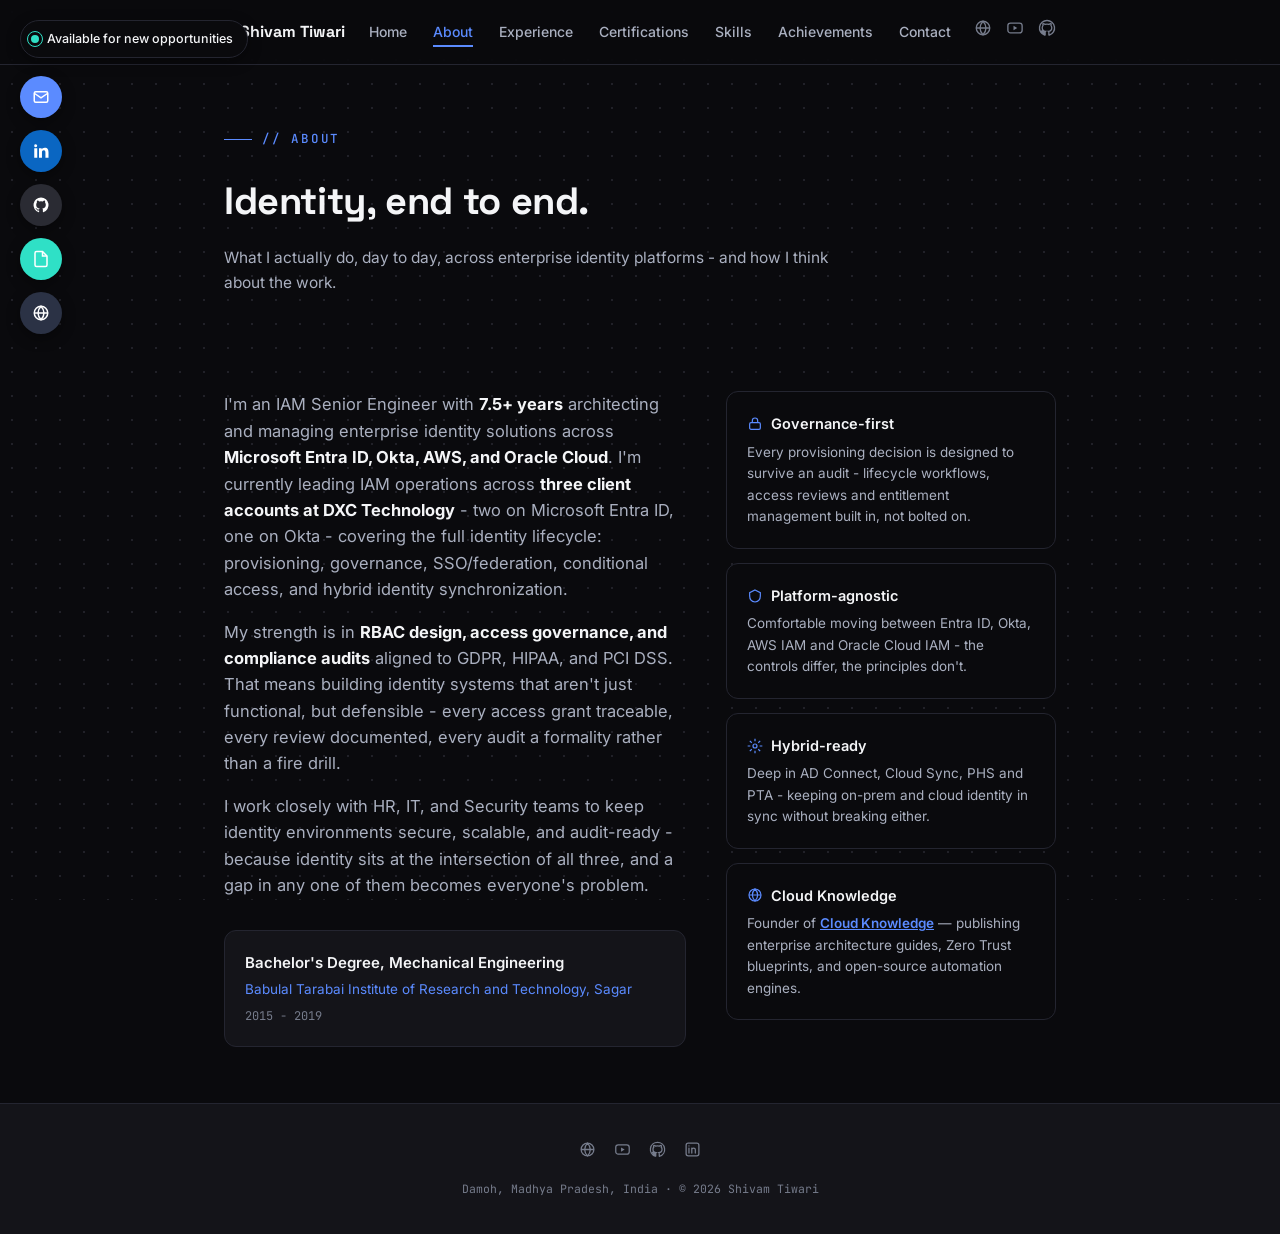
==== commit 38257349: "feat: add contextual DoFollow Cloud Knowledge publications and architecture links across about and s" ====
--- a/about.html
+++ b/about.html
@@ -81,6 +81,10 @@
           <div class="t"><svg viewBox="0 0 24 24" fill="none" stroke-width="1.8"><circle cx="12" cy="12" r="3"/><path d="M12 1v4M12 19v4M4.2 4.2l2.9 2.9M16.9 16.9l2.9 2.9M1 12h4M19 12h4M4.2 19.8l2.9-2.9M16.9 7.1l2.9-2.9"/></svg>Hybrid-ready</div>
           <div class="d">Deep in AD Connect, Cloud Sync, PHS and PTA - keeping on-prem and cloud identity in sync without breaking either.</div>
         </div>
+        <div class="pillar reveal">
+          <div class="t"><svg viewBox="0 0 24 24" fill="none" stroke-width="1.8"><circle cx="12" cy="12" r="9"/><path d="M3 12h18M12 3c2.5 2.7 4 6 4 9s-1.5 6.3-4 9c-2.5-2.7-4-6-4-9s1.5-6.3 4-9z"/></svg>Cloud Knowledge</div>
+          <div class="d">Founder of <a href="https://cloudknowledge.in" target="_blank" rel="noopener" style="color:var(--blue);font-weight:600;text-decoration:underline;">Cloud Knowledge</a> — publishing enterprise architecture guides, Zero Trust blueprints, and open-source automation engines.</div>
+        </div>
       </div>
     </div>
   </div>
--- a/assets/style.css
+++ b/assets/style.css
@@ -1,17 +1,18 @@
 @import url('https://fonts.googleapis.com/css2?family=Space+Grotesk:wght@500;600;700&family=Inter:wght@400;500;600&family=JetBrains+Mono:wght@400;500&display=swap');
 
 :root{
-  --bg:#fffbf0;
-  --bg-alt:#fdf3d7;
-  --bg-dot:#f0e2b3;
-  --ink:#241c05;
-  --body:#5a5233;
-  --muted:#948a5f;
-  --line:#ecdfae;
-  --blue:#2557d6;
-  --blue-tint:#eaf0fd;
-  --teal:#0f9e8e;
-  --teal-tint:#e6f8f5;
+  --bg:#0a0a0d;
+  --bg-alt:#141419;
+  --bg-dot:#212128;
+  --ink:#f4f5f7;
+  --body:#aab0c0;
+  --muted:#767c8c;
+  --line:#242530;
+  --blue:#5b8bff;
+  --blue-tint:#152040;
+  --teal:#2fe0c6;
+  --teal-tint:#0e2e2a;
+  --accent-fill:#5b8bff;
 }
 *{margin:0;padding:0;box-sizing:border-box;}
 html{scroll-behavior:smooth;}
@@ -37,7 +38,7 @@
 /* ---- NAV ---- */
 header{
   position:sticky;top:0;z-index:50;
-  background:rgba(255,251,240,0.82);
+  background:rgba(10,10,13,0.78);
   backdrop-filter:blur(10px);
   border-bottom:1px solid var(--line);
 }
@@ -86,13 +87,13 @@
 .photo-frame{
   position:relative;width:100%;max-width:300px;aspect-ratio:1/1;
   border-radius:20px;overflow:hidden;
-  box-shadow:0 24px 54px rgba(11,18,32,.14);
+  box-shadow:0 24px 60px rgba(91,139,255,.16);
   opacity:0;animation:fadeUp .7s ease .18s forwards;
 }
 .photo-frame img{width:100%;height:100%;object-fit:cover;display:block;}
 .photo-frame::after{
   content:'';position:absolute;inset:0;border-radius:20px;
-  box-shadow:inset 0 0 0 1px rgba(11,18,32,.06);
+  box-shadow:inset 0 0 0 1px rgba(255,255,255,.08);
 }
 .corner{position:absolute;width:22px;height:22px;border:2px solid var(--blue);opacity:.9;}
 .corner.tl{top:-9px;left:-9px;border-right:none;border-bottom:none;border-radius:6px 0 0 0;}
@@ -101,8 +102,8 @@
 .corner.br{bottom:-9px;right:-9px;border-left:none;border-top:none;border-radius:0 0 6px 0;}
 .photo-tag{
   position:absolute;left:50%;bottom:-16px;transform:translateX(-50%);
-  background:var(--ink);color:#fff;font-family:'JetBrains Mono',monospace;font-size:11px;font-weight:500;
-  padding:6px 14px;border-radius:999px;white-space:nowrap;box-shadow:0 8px 18px rgba(11,18,32,.2);
+  background:var(--teal);color:#04211c;font-family:'JetBrains Mono',monospace;font-size:11px;font-weight:600;
+  padding:6px 14px;border-radius:999px;white-space:nowrap;box-shadow:0 8px 18px rgba(0,0,0,.45);
   display:flex;align-items:center;gap:6px;
 }
 .photo-tag .d{width:6px;height:6px;border-radius:50%;background:var(--teal);}
@@ -140,8 +141,8 @@
 .status .check::after{content:'';width:6px;height:3.5px;border-left:1.5px solid var(--teal);border-bottom:1.5px solid var(--teal);transform:rotate(-45deg) translateY(-1px);}
 .cta-row{display:flex;flex-wrap:wrap;gap:14px;margin-top:32px;opacity:0;animation:fadeUp .7s ease .44s forwards;}
 .btn{padding:12px 22px;border-radius:8px;font-size:14px;font-weight:600;transition:transform .2s, box-shadow .2s;display:inline-flex;align-items:center;gap:8px;}
-.btn-primary{background:var(--ink);color:#fff;}
-.btn-primary:hover{transform:translateY(-2px);box-shadow:0 8px 20px rgba(11,18,32,.18);}
+.btn-primary{background:var(--accent-fill);color:#04101f;font-weight:700;}
+.btn-primary:hover{transform:translateY(-2px);box-shadow:0 8px 22px rgba(91,139,255,.32);}
 .btn-ghost{border:1.5px solid var(--line);color:var(--ink);background:var(--bg);}
 .btn-ghost:hover{border-color:var(--blue);color:var(--blue);transform:translateY(-2px);}
 
@@ -254,13 +255,13 @@
   background:var(--bg-alt);border:1px solid var(--line);color:var(--body);
   transition:background .2s, color .2s, border-color .2s;
 }
-.pill:hover{background:var(--ink);color:#fff;border-color:var(--ink);}
+.pill:hover{background:var(--accent-fill);color:#04101f;border-color:var(--accent-fill);}
 
 /* achievements */
 .ach-grid{display:grid;grid-template-columns:1fr 1fr;gap:18px;}
 @media(max-width:600px){.ach-grid{grid-template-columns:1fr;}}
 .ach{border:1px solid var(--line);border-radius:14px;padding:26px;position:relative;overflow:hidden;transition:transform .2s, box-shadow .2s;background:var(--bg);}
-.ach:hover{transform:translateY(-4px);box-shadow:0 12px 28px rgba(11,18,32,.07);}
+.ach:hover{transform:translateY(-4px);box-shadow:0 14px 32px rgba(91,139,255,.12);}
 .ach .yr{font-family:'JetBrains Mono',monospace;font-size:12px;color:var(--teal);font-weight:600;}
 .ach .h{font-weight:600;color:var(--ink);margin-top:10px;font-size:16px;}
 .ach .d{font-size:14px;margin-top:8px;color:var(--body);}
@@ -290,7 +291,7 @@
   display:flex;align-items:center;gap:8px;
   background:var(--bg);border:1px solid var(--line);border-radius:999px;
   padding:8px 14px 8px 10px;font-size:12.5px;font-weight:500;color:var(--ink);
-  box-shadow:0 4px 14px rgba(11,18,32,.06);
+  box-shadow:0 4px 14px rgba(0,0,0,.35);
 }
 .side-badge .pulse{
   width:8px;height:8px;border-radius:50%;background:var(--teal);position:relative;flex:none;
@@ -308,14 +309,14 @@
 .side-icons a{
   width:42px;height:42px;border-radius:50%;
   display:flex;align-items:center;justify-content:center;
-  color:#fff;box-shadow:0 4px 14px rgba(11,18,32,.1);
+  color:#fff;box-shadow:0 4px 14px rgba(0,0,0,.4);
   transition:transform .2s ease, box-shadow .2s ease;
 }
-.side-icons a:hover{transform:translateX(4px) scale(1.06);box-shadow:0 6px 18px rgba(11,18,32,.16);}
+.side-icons a:hover{transform:translateX(4px) scale(1.06);box-shadow:0 6px 20px rgba(91,139,255,.25);}
 .side-icons a svg{width:18px;height:18px;}
 .side-icons a.ic-mail{background:var(--blue);}
 .side-icons a.ic-linkedin{background:#0a66c2;}
-.side-icons a.ic-github{background:var(--ink);}
+.side-icons a.ic-github{background:#2a2b33;}
 .side-icons a.ic-resume{background:var(--teal);}
 .side-icons a.ic-site{background:#2b3245;}
 @media(max-width:760px){
